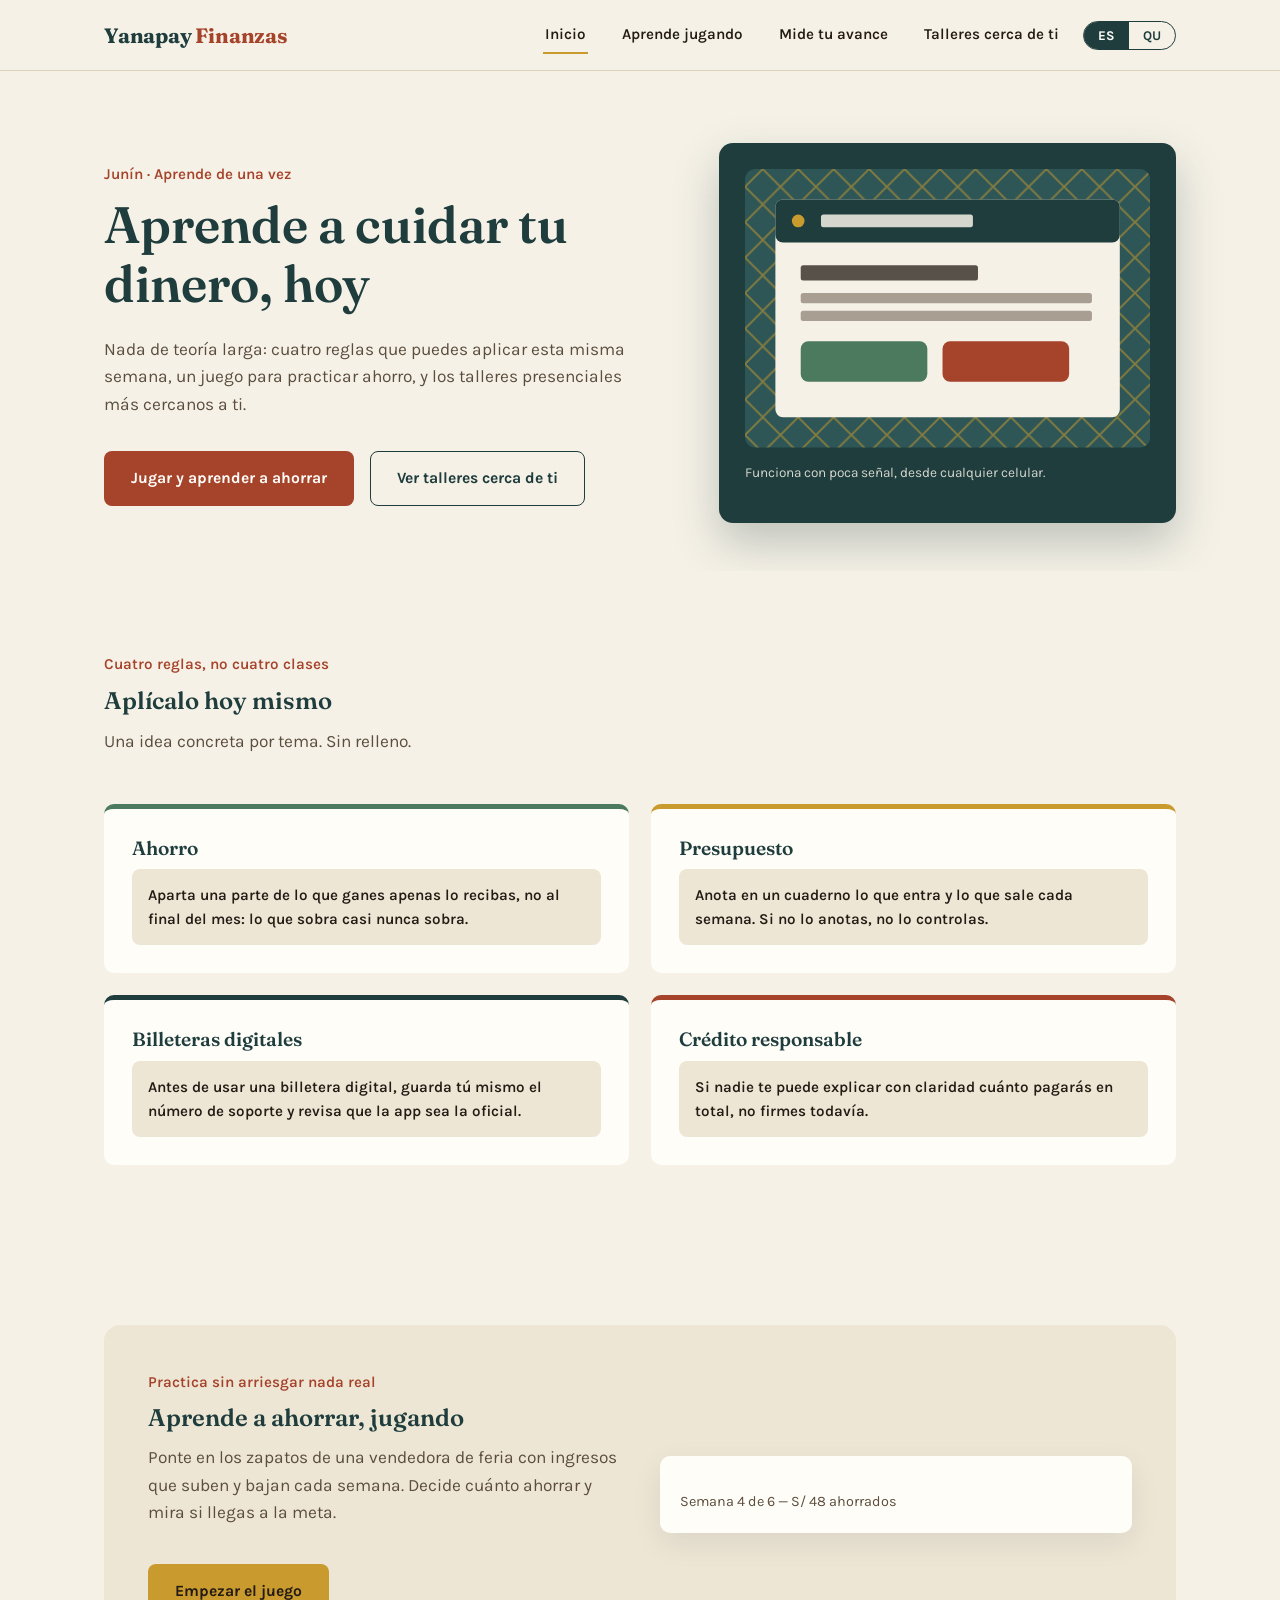
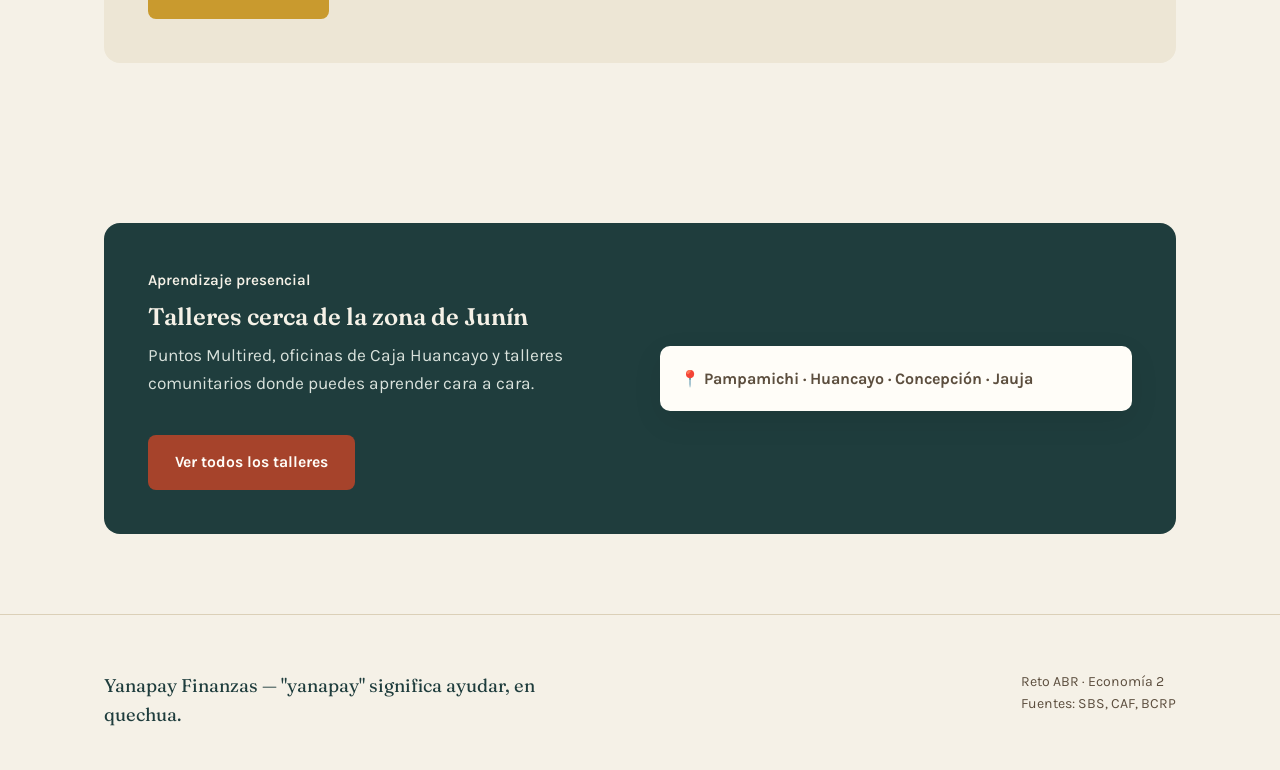
==== index.html @ 049707a2 "initial commit" ====
<!DOCTYPE html>
<html lang="es">
<head>
<meta charset="UTF-8">
<meta name="viewport" content="width=device-width, initial-scale=1.0">
<title>Yanapay Finanzas — Educación financiera para Junín</title>
<link rel="preconnect" href="https://fonts.googleapis.com">
<link rel="preconnect" href="https://fonts.gstatic.com" crossorigin>
<link href="https://fonts.googleapis.com/css2?family=Fraunces:opsz,wght@9..144,400;9..144,500;9..144,600;9..144,700&family=Karla:wght@400;500;600;700&display=swap" rel="stylesheet">
<link rel="stylesheet" href="css/base.css">
<link rel="stylesheet" href="css/index.css">
</head>
<body>

<header class="nav">
  <div class="nav-inner">
    <a href="index.html" class="brand">Yanapay <span>Finanzas</span></a>
    <div class="nav-right">
      <nav class="links" id="navLinks">
        <a href="index.html" data-i18n="nav.inicio">Inicio</a>
        <a href="ahorro-jugando.html" data-i18n="nav.juego">Aprende jugando</a>
        <a href="evaluacion.html" data-i18n="nav.autoeval">Mide tu avance</a>
        <a href="talleres.html" data-i18n="nav.talleres">Talleres cerca de ti</a>
      </nav>
      <div class="lang-toggle" id="langToggle">
        <button data-lang="es">ES</button>
        <button data-lang="qu">QU</button>
      </div>
      <button class="menu-btn" id="menuBtn" aria-label="Abrir menú">
        <span></span><span></span><span></span>
      </button>
    </div>
  </div>
</header>

<section class="hero">
  <div class="wrap hero-grid">
    <div>
      <span class="eyebrow" data-i18n="idx.eyebrow">Junín · Aprende de una vez</span>
      <h1 data-i18n="idx.hero.title">Aprende a cuidar tu dinero, hoy</h1>
      <p class="lead" data-i18n="idx.hero.lead">Nada de teoría larga: cuatro reglas que puedes aplicar esta misma semana, un juego para practicar ahorro, y los talleres presenciales más cercanos a ti.</p>
      <div class="cta-row">
        <a href="ahorro-jugando.html" class="btn btn-primary" data-i18n="idx.hero.cta1">Jugar y aprender a ahorrar</a>
        <a href="talleres.html" class="btn btn-ghost" data-i18n="idx.hero.cta2">Ver talleres cerca de ti</a>
      </div>
    </div>

    <div class="hero-visual">
      <div class="weave-frame">
        <svg viewBox="0 0 320 220" xmlns="http://www.w3.org/2000/svg">
          <defs>
            <pattern id="weave" width="28" height="28" patternUnits="userSpaceOnUse">
              <path d="M0 14 L14 0 L28 14 L14 28 Z" fill="none" stroke="#C99A2E" stroke-width="1.4" opacity="0.55"/>
            </pattern>
          </defs>
          <rect width="320" height="220" rx="8" fill="#2E5656"/>
          <rect width="320" height="220" rx="8" fill="url(#weave)"/>
          <rect x="24" y="24" width="272" height="172" rx="6" fill="#F5F1E7"/>
          <rect x="24" y="24" width="272" height="34" rx="6" fill="#1F3D3D"/>
          <circle cx="42" cy="41" r="5" fill="#C99A2E"/>
          <rect x="60" y="36" width="120" height="10" rx="2" fill="#F5F1E7" opacity="0.85"/>
          <rect x="44" y="76" width="140" height="12" rx="2" fill="#241C14" opacity="0.75"/>
          <rect x="44" y="98" width="230" height="8" rx="2" fill="#5C4E3E" opacity="0.5"/>
          <rect x="44" y="112" width="230" height="8" rx="2" fill="#5C4E3E" opacity="0.5"/>
          <rect x="44" y="136" width="100" height="32" rx="6" fill="#4C7A5E"/>
          <rect x="156" y="136" width="100" height="32" rx="6" fill="#A6432B"/>
        </svg>
        <p class="phone-caption" data-i18n="idx.hero.caption">Funciona con poca señal, desde cualquier celular.</p>
      </div>
    </div>
  </div>
</section>

<section>
  <div class="wrap">
    <span class="eyebrow" data-i18n="idx.lessons.eyebrow">Cuatro reglas, no cuatro clases</span>
    <h2 data-i18n="idx.lessons.title">Aplícalo hoy mismo</h2>
    <p class="lead" style="margin-top:14px;" data-i18n="idx.lessons.lead">Una idea concreta por tema. Sin relleno.</p>

    <div class="lessons-grid">
      <div class="lesson-card">
        <h3 data-i18n="idx.lesson.ahorro.title">Ahorro</h3>
        <p class="tip" data-i18n="idx.lesson.ahorro.tip">Aparta una parte de lo que ganes apenas lo recibas, no al final del mes: lo que sobra casi nunca sobra.</p>
      </div>
      <div class="lesson-card gold">
        <h3 data-i18n="idx.lesson.presupuesto.title">Presupuesto</h3>
        <p class="tip" data-i18n="idx.lesson.presupuesto.tip">Anota en un cuaderno lo que entra y lo que sale cada semana. Si no lo anotas, no lo controlas.</p>
      </div>
      <div class="lesson-card teal">
        <h3 data-i18n="idx.lesson.billeteras.title">Billeteras digitales</h3>
        <p class="tip" data-i18n="idx.lesson.billeteras.tip">Antes de usar una billetera digital, guarda tú mismo el número de soporte y revisa que la app sea la oficial.</p>
      </div>
      <div class="lesson-card clay">
        <h3 data-i18n="idx.lesson.credito.title">Crédito responsable</h3>
        <p class="tip" data-i18n="idx.lesson.credito.tip">Si nadie te puede explicar con claridad cuánto pagarás en total, no firmes todavía.</p>
      </div>
    </div>
  </div>
</section>

<section>
  <div class="wrap">
    <div class="promo">
      <div>
        <span class="eyebrow" data-i18n="idx.game-banner.eyebrow">Practica sin arriesgar nada real</span>
        <h2 data-i18n="idx.game-banner.title">Aprende a ahorrar, jugando</h2>
        <p class="lead" style="margin-top:12px;" data-i18n="idx.game-banner.lead">Ponte en los zapatos de una vendedora de feria con ingresos que suben y bajan cada semana. Decide cuánto ahorrar y mira si llegas a la meta.</p>
        <a href="ahorro-jugando.html" class="btn btn-gold" style="margin-top:20px;" data-i18n="idx.game-banner.cta">Empezar el juego</a>
      </div>
      <div class="promo-visual">
        <div class="meter-track"><div class="meter-fill" style="width:65%;"></div></div>
        <p style="margin:14px 0 0;color:var(--ink-soft);font-size:0.9em;">Semana 4 de 6 — S/ 48 ahorrados</p>
      </div>
    </div>
  </div>
</section>

<section>
  <div class="wrap">
    <div class="promo dark">
      <div>
        <span class="eyebrow" data-i18n="idx.talleres-banner.eyebrow">Aprendizaje presencial</span>
        <h2 data-i18n="idx.talleres-banner.title">Talleres cerca de la zona de Junín</h2>
        <p class="lead" style="margin-top:12px;" data-i18n="idx.talleres-banner.lead">Puntos Multired, oficinas de Caja Huancayo y talleres comunitarios donde puedes aprender cara a cara.</p>
        <a href="talleres.html" class="btn btn-primary" style="margin-top:20px;" data-i18n="idx.talleres-banner.cta">Ver todos los talleres</a>
      </div>
      <div class="promo-visual">
        <p style="margin:0;color:var(--ink-soft);font-weight:700;">📍 Pampamichi · Huancayo · Concepción · Jauja</p>
      </div>
    </div>
  </div>
</section>

<footer>
  <div class="wrap footer-grid">
    <div class="footer-tag" data-i18n="idx.footer.tag">Yanapay Finanzas — "yanapay" significa ayudar, en quechua.</div>
    <div class="footer-meta">
      <span data-i18n="idx.footer.meta">Reto ABR · Economía 2</span><br>
      Fuentes: SBS, CAF, BCRP
    </div>
  </div>
</footer>

<script src="js/main.js"></script>
</body>
</html>
---- css/base.css ----
:root{
  --bg:#F5F1E7;
  --bg-alt:#EDE6D5;
  --ink:#241C14;
  --ink-soft:#5C4E3E;
  --primary:#1F3D3D;
  --primary-light:#2E5656;
  --gold:#C99A2E;
  --clay:#A6432B;
  --green:#4C7A5E;
  --line:#DBD0B8;
  --paper:#FFFDF8;
}
*{box-sizing:border-box;}
html{scroll-behavior:smooth;}
body{
  margin:0;
  background:var(--bg);
  color:var(--ink);
  font-family:'Karla',Arial,sans-serif;
  line-height:1.6;
  -webkit-font-smoothing:antialiased;
}
h1,h2,h3{
  font-family:'Fraunces',serif;
  color:var(--primary);
  margin:0;
  line-height:1.15;
  font-weight:600;
}
a{color:inherit;}
img,svg{max-width:100%;display:block;}
.wrap{max-width:1120px;margin:0 auto;padding:0 24px;}
section{padding:80px 0;}
.eyebrow{
  font-size:0.95em;
  color:var(--clay);
  font-weight:600;
  margin-bottom:10px;
  display:inline-block;
}
p.lead{font-size:1.08em;color:var(--ink-soft);max-width:54ch;}

/* NAV */
header.nav{
  position:sticky;top:0;z-index:50;
  background:rgba(245,241,231,0.92);
  backdrop-filter:blur(6px);
  border-bottom:1px solid var(--line);
}
.nav-inner{
  max-width:1120px;margin:0 auto;padding:16px 24px;
  display:flex;align-items:center;justify-content:space-between;
}
.brand{
  font-family:'Fraunces',serif;font-weight:700;font-size:1.3em;
  color:var(--primary);text-decoration:none;letter-spacing:-0.01em;
}
.brand span{color:var(--clay);}
nav.links{display:flex;gap:32px;align-items:center;}
nav.links a{
  text-decoration:none;color:var(--ink);font-weight:600;font-size:0.95em;
  padding:6px 2px;border-bottom:2px solid transparent;transition:border-color .18s;
}
nav.links a:hover,nav.links a.active{border-color:var(--gold);}
.lang-toggle{
  display:flex;border:1.5px solid var(--primary);border-radius:999px;overflow:hidden;
  font-size:0.82em;font-weight:700;
}
.lang-toggle button{
  background:none;border:none;padding:6px 14px;cursor:pointer;color:var(--primary);
  font-family:'Karla',sans-serif;font-weight:700;
}
.lang-toggle button.active{background:var(--primary);color:var(--paper);}
.menu-btn{
  display:none;background:none;border:none;cursor:pointer;flex-direction:column;gap:5px;padding:6px;
}
.menu-btn span{width:24px;height:2.5px;background:var(--ink);display:block;}
.nav-right{display:flex;align-items:center;gap:22px;}

/* BUTTONS */
.cta-row{display:flex;gap:16px;flex-wrap:wrap;}
.btn{
  display:inline-block;padding:14px 26px;border-radius:8px;font-weight:700;
  text-decoration:none;font-size:0.98em;transition:transform .15s, box-shadow .15s;
  border:1.5px solid transparent;cursor:pointer;font-family:'Karla',sans-serif;
}
.btn-primary{background:var(--clay);color:var(--paper);}
.btn-primary:hover{transform:translateY(-2px);box-shadow:0 6px 16px rgba(166,67,43,0.28);}
.btn-ghost{border-color:var(--primary);color:var(--primary);background:none;}
.btn-ghost:hover{background:var(--primary);color:var(--paper);}
.btn-gold{background:var(--gold);color:var(--ink);}
.btn-gold:hover{transform:translateY(-2px);box-shadow:0 6px 16px rgba(201,154,46,0.35);}
.btn:disabled{opacity:0.4;cursor:not-allowed;transform:none;box-shadow:none;}

/* FOOTER */
footer{padding:56px 0 40px;border-top:1px solid var(--line);}
.footer-grid{display:flex;justify-content:space-between;flex-wrap:wrap;gap:24px;}
.footer-tag{font-family:'Fraunces',serif;font-size:1.15em;color:var(--primary);max-width:36ch;}
.footer-meta{color:var(--ink-soft);font-size:0.88em;}

/* NAV responsive (igual en las 3 páginas) */
@media (max-width:860px){
  nav.links{
    position:fixed;top:66px;left:0;right:0;background:var(--bg);
    flex-direction:column;align-items:flex-start;gap:0;
    border-bottom:1px solid var(--line);
    max-height:0;overflow:hidden;transition:max-height .25s ease;
  }
  nav.links.open{max-height:320px;}
  nav.links a{width:100%;padding:16px 24px;border-bottom:1px solid var(--line);}
  .menu-btn{display:flex;}
  .nav-right .lang-toggle{display:none;}
}
@media (max-width:520px){
  section{padding:56px 0;}
}
---- css/index.css ----
/* Estilos exclusivos de index.html: hero, lecciones rápidas y banners promo */

.hero{position:relative;overflow:hidden;padding:72px 0 48px;}
.hero-grid{display:grid;grid-template-columns:1.1fr 0.9fr;gap:56px;align-items:center;}
.hero h1{font-size:clamp(2.1em,4.2vw,3.2em);max-width:15ch;}
.hero p.lead{margin:22px 0 32px;}
.hero-visual{position:relative;}
.weave-frame{
  position:relative;background:var(--primary);border-radius:14px;padding:26px;
  box-shadow:0 20px 45px rgba(31,61,61,0.25);
}
.phone-caption{color:var(--bg);font-size:0.85em;margin-top:14px;opacity:0.85;}

/* LECCIONES RÁPIDAS */
.lessons-grid{display:grid;grid-template-columns:1fr 1fr;gap:22px;margin-top:48px;}
.lesson-card{background:var(--paper);border-radius:10px;padding:28px;border-top:5px solid var(--green);}
.lesson-card.gold{border-top-color:var(--gold);}
.lesson-card.teal{border-top-color:var(--primary);}
.lesson-card.clay{border-top-color:var(--clay);}
.lesson-card h3{font-size:1.2em;margin-bottom:10px;}
.lesson-card .tip{
  background:var(--bg-alt);border-radius:8px;padding:14px 16px;font-size:0.95em;
  color:var(--ink);font-weight:600;margin:0;
}

/* BANNERS PROMOCIONALES (juego / talleres) */
.promo{
  display:grid;grid-template-columns:1fr 1fr;gap:40px;align-items:center;
  background:var(--bg-alt);border-radius:16px;padding:44px;
}
.promo.dark{background:var(--primary);color:var(--bg);}
.promo.dark h2, .promo.dark .eyebrow{color:var(--bg);}
.promo.dark p{color:#D9E2DC;}
.promo-visual{
  background:var(--paper);border-radius:10px;padding:20px;
  box-shadow:0 10px 30px rgba(0,0,0,0.08);
}

@media (max-width:860px){
  .hero-grid{grid-template-columns:1fr;}
  .hero-visual{order:-1;}
  .lessons-grid{grid-template-columns:1fr;}
  .promo{grid-template-columns:1fr;padding:30px;}
}
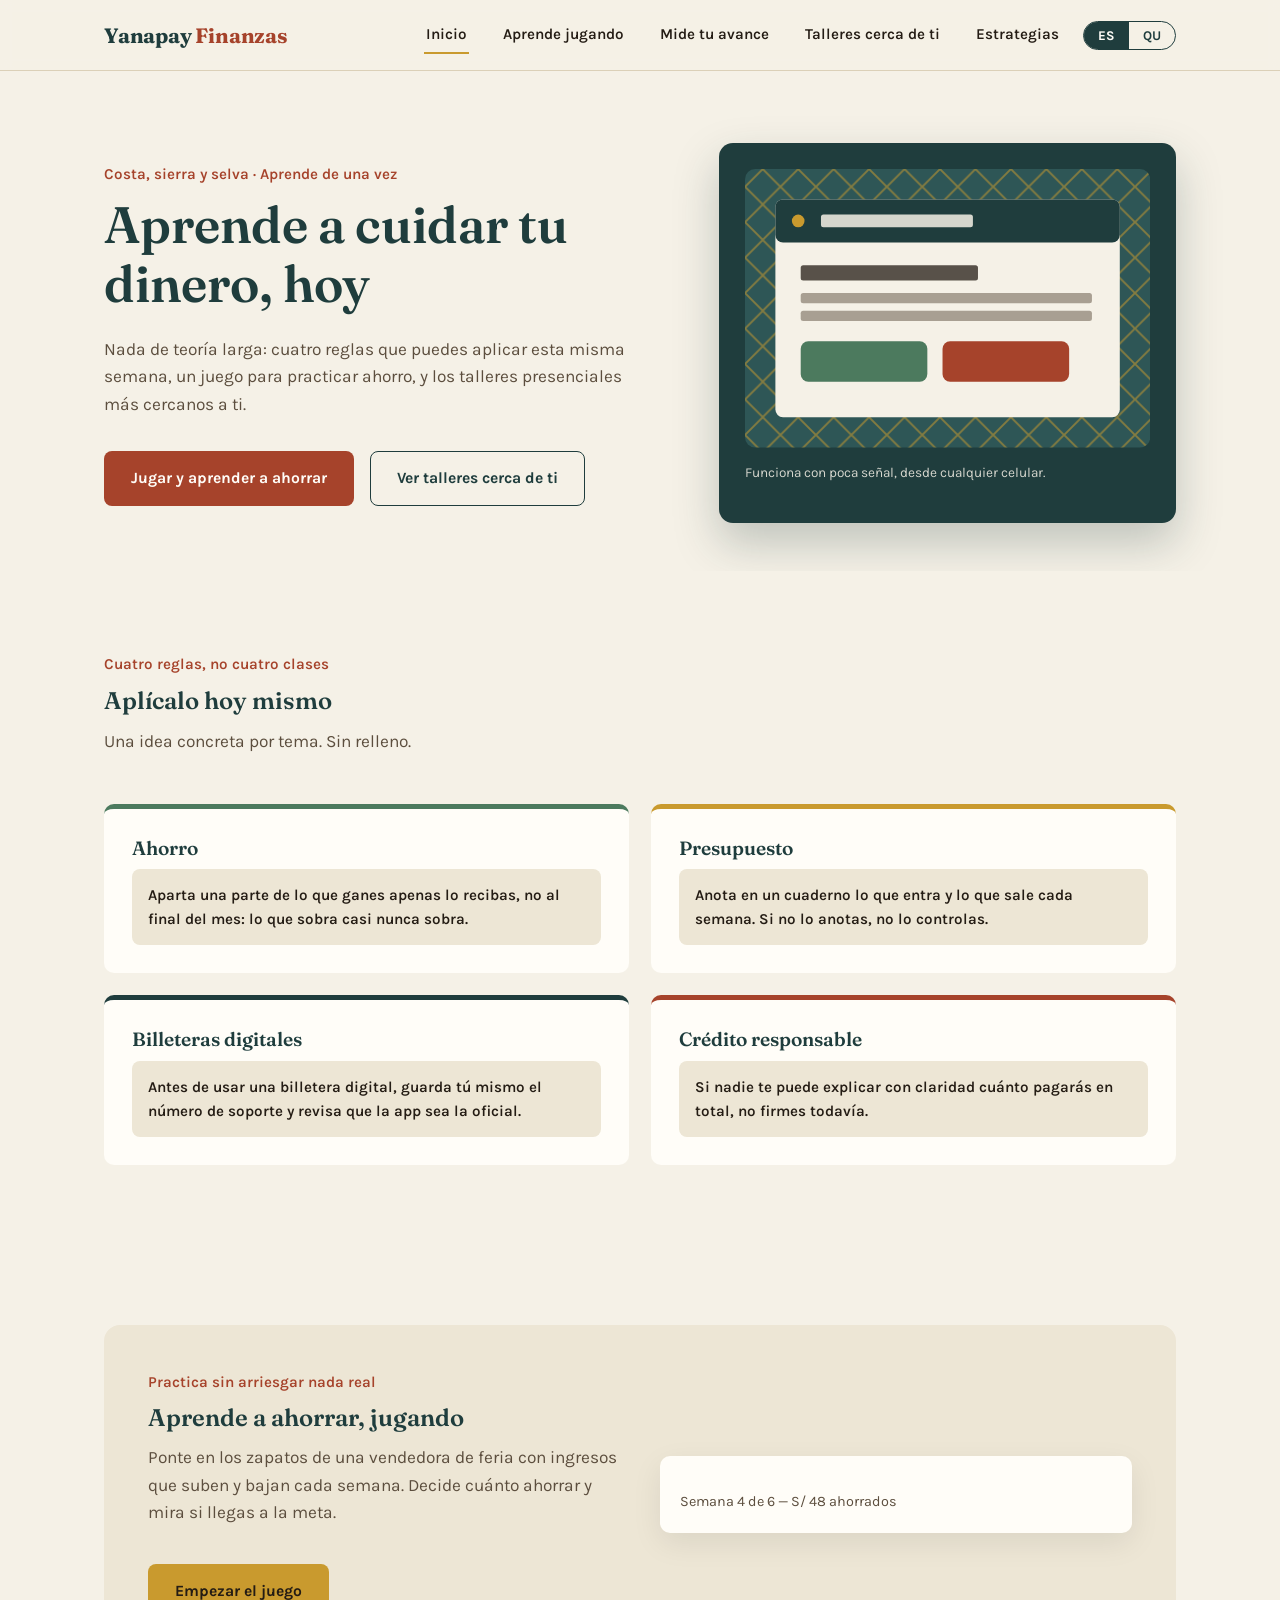
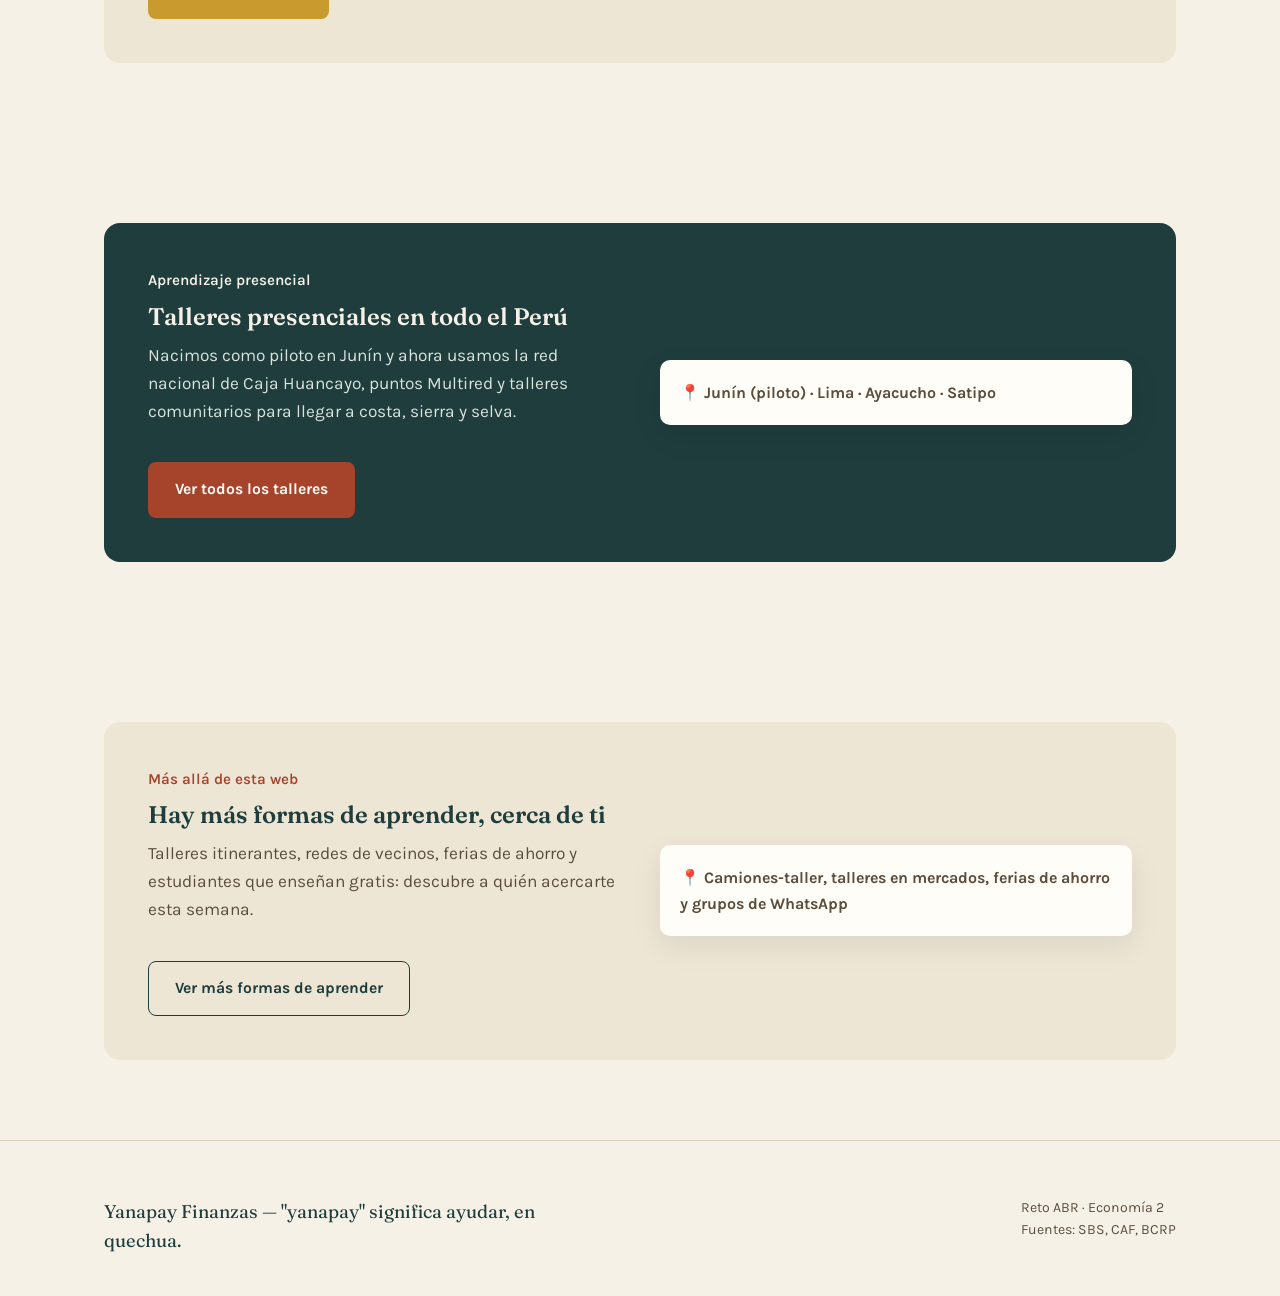
==== commit a29d3982: "initial commit" ====
--- a/index.html
+++ b/index.html
@@ -3,7 +3,15 @@
 <head>
 <meta charset="UTF-8">
 <meta name="viewport" content="width=device-width, initial-scale=1.0">
-<title>Yanapay Finanzas — Educación financiera para Junín</title>
+<title>Yanapay Finanzas — Educación financiera para el Perú</title>
+<link rel="manifest" href="manifest.json">
+<meta name="theme-color" content="#1F3D3D">
+<link rel="icon" href="icons/favicon-32.png" sizes="32x32" type="image/png">
+<link rel="icon" href="icons/favicon-16.png" sizes="16x16" type="image/png">
+<link rel="apple-touch-icon" href="icons/apple-touch-icon.png">
+<meta name="apple-mobile-web-app-capable" content="yes">
+<meta name="apple-mobile-web-app-status-bar-style" content="black-translucent">
+<meta name="apple-mobile-web-app-title" content="Yanapay">
 <link rel="preconnect" href="https://fonts.googleapis.com">
 <link rel="preconnect" href="https://fonts.gstatic.com" crossorigin>
 <link href="https://fonts.googleapis.com/css2?family=Fraunces:opsz,wght@9..144,400;9..144,500;9..144,600;9..144,700&family=Karla:wght@400;500;600;700&display=swap" rel="stylesheet">
@@ -21,6 +29,7 @@
         <a href="ahorro-jugando.html" data-i18n="nav.juego">Aprende jugando</a>
         <a href="evaluacion.html" data-i18n="nav.autoeval">Mide tu avance</a>
         <a href="talleres.html" data-i18n="nav.talleres">Talleres cerca de ti</a>
+        <a href="estrategias.html" data-i18n="nav.estrategias">Estrategias</a>
       </nav>
       <div class="lang-toggle" id="langToggle">
         <button data-lang="es">ES</button>
@@ -36,7 +45,7 @@
 <section class="hero">
   <div class="wrap hero-grid">
     <div>
-      <span class="eyebrow" data-i18n="idx.eyebrow">Junín · Aprende de una vez</span>
+      <span class="eyebrow" data-i18n="idx.eyebrow">Costa, sierra y selva · Aprende de una vez</span>
       <h1 data-i18n="idx.hero.title">Aprende a cuidar tu dinero, hoy</h1>
       <p class="lead" data-i18n="idx.hero.lead">Nada de teoría larga: cuatro reglas que puedes aplicar esta misma semana, un juego para practicar ahorro, y los talleres presenciales más cercanos a ti.</p>
       <div class="cta-row">
@@ -120,12 +129,28 @@
     <div class="promo dark">
       <div>
         <span class="eyebrow" data-i18n="idx.talleres-banner.eyebrow">Aprendizaje presencial</span>
-        <h2 data-i18n="idx.talleres-banner.title">Talleres cerca de la zona de Junín</h2>
-        <p class="lead" style="margin-top:12px;" data-i18n="idx.talleres-banner.lead">Puntos Multired, oficinas de Caja Huancayo y talleres comunitarios donde puedes aprender cara a cara.</p>
+        <h2 data-i18n="idx.talleres-banner.title">Talleres presenciales en todo el Perú</h2>
+        <p class="lead" style="margin-top:12px;" data-i18n="idx.talleres-banner.lead">Nacimos como piloto en Junín y ahora usamos la red nacional de Caja Huancayo, puntos Multired y talleres comunitarios para llegar a costa, sierra y selva.</p>
         <a href="talleres.html" class="btn btn-primary" style="margin-top:20px;" data-i18n="idx.talleres-banner.cta">Ver todos los talleres</a>
       </div>
       <div class="promo-visual">
-        <p style="margin:0;color:var(--ink-soft);font-weight:700;">📍 Pampamichi · Huancayo · Concepción · Jauja</p>
+        <p style="margin:0;color:var(--ink-soft);font-weight:700;">📍 Junín (piloto) · Lima · Ayacucho · Satipo</p>
+      </div>
+    </div>
+  </div>
+</section>
+
+<section>
+  <div class="wrap">
+    <div class="promo">
+      <div>
+        <span class="eyebrow" data-i18n="idx.estrategias-banner.eyebrow">Más allá de esta web</span>
+        <h2 data-i18n="idx.estrategias-banner.title">Hay más formas de aprender, cerca de ti</h2>
+        <p class="lead" style="margin-top:12px;" data-i18n="idx.estrategias-banner.lead">Talleres itinerantes, redes de vecinos, ferias de ahorro y estudiantes que enseñan gratis: descubre a quién acercarte esta semana.</p>
+        <a href="estrategias.html" class="btn btn-ghost" style="margin-top:20px;" data-i18n="idx.estrategias-banner.cta">Ver más formas de aprender</a>
+      </div>
+      <div class="promo-visual">
+        <p style="margin:0;color:var(--ink-soft);font-weight:700;" data-i18n="idx.estrategias-banner.stat">📍 Camiones-taller, talleres en mercados, ferias de ahorro y grupos de WhatsApp</p>
       </div>
     </div>
   </div>
--- a/css/base.css
+++ b/css/base.css
@@ -110,8 +110,15 @@
   nav.links.open{max-height:320px;}
   nav.links a{width:100%;padding:16px 24px;border-bottom:1px solid var(--line);}
   .menu-btn{display:flex;}
-  .nav-right .lang-toggle{display:none;}
+  .nav-right{gap:12px;}
 }
 @media (max-width:520px){
   section{padding:56px 0;}
+  .nav-inner{padding:16px 16px;}
+  .nav-right{gap:8px;}
+  .lang-toggle button{padding:6px 10px;}
 }
+@media (max-width:360px){
+  .brand{font-size:1.1em;}
+  .lang-toggle button{padding:6px 8px;}
+}
